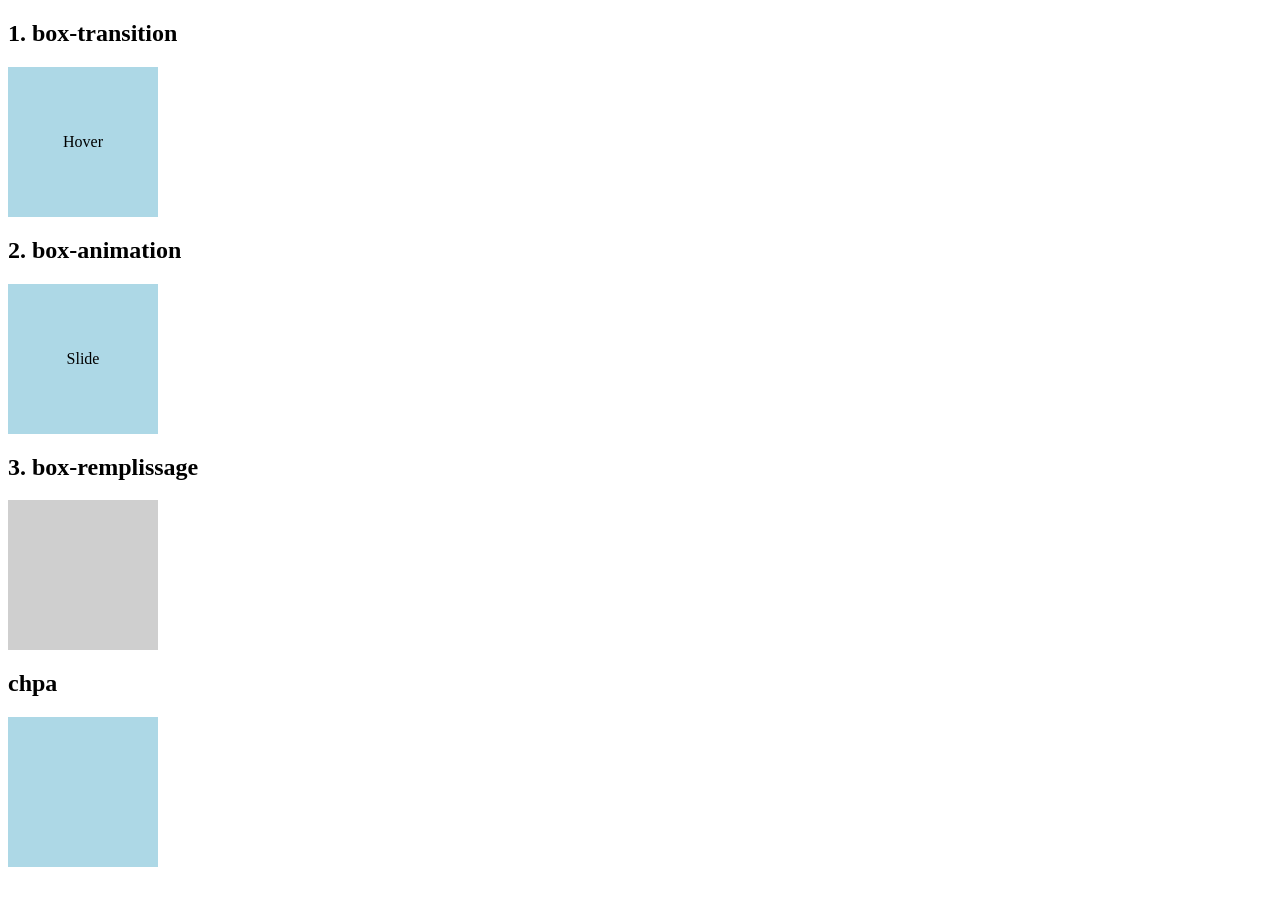
==== index.html @ 12e5bfd3 "First commit" ====
<!DOCTYPE html>
<html lang="en">
<head>
    <meta charset="UTF-8">
    <meta name="viewport" content="width=device-width, initial-scale=1.0">
    <title>Document</title>
    <script defer src="function.js"></script>
    <link rel="stylesheet" href="style.css">
</head>
<body>
    <section>
        <h2>1. box-transition</h2>
        <div class="box box-transition">Hover</div>
        <h2>2. box-animation</h2>
        <div class="box box-animation">Slide</div>
        <h2>3. box-remplissage</h2>
        <div class="box box-container">
            <div class="box box-remplissage">Hover</div>
        </div>
        <h2>chpa</h2>
        <div class="box"></div>
    </section>
</body>
</html>
---- style.css ----
section{

    .box{
        width: 150px;
        height: 150px;
        background-color: lightblue;
        display: grid;
        place-items: center;
    }

    .box-transition{
        transition: background-color .2s ease-in-out, transform .2s ease-in-out .2s;

        &:hover {
            background-color: lightcoral;
            transform: scale(1.1);
        }
    }

    .box-animation{
        animation: slide 3s; 
        animation-iteration-count: infinite;
        animation-timing-function: linear;
        animation-direction: alternate;
    }
    
    .box-container{
        display: flex;
        justify-content: start;
        align-items: start;
        background-color: #cfcfcf;

        &:hover > .box-remplissage {
            transform:scaleX(100%);
        }
    }

    .box-remplissage{
        transform: scaleX(0);
        transition: .2s;
    }

}    

@keyframes slide {
    0% {
        transform: translateX(0);
    }

    15% {
        transform: translateX(200px) translateY(0)
    }

    30%  {
        transform: translateX(300px) translateY(-200px) rotate(.2turn)
    }

    45% {
        transform: translateX(350px) translateY(0) rotate(.5turn)
    }

    60% {
        transform: translateX(300px) translateY(200px) rotate(.7turn)
    }

    75% {
        transform: translateX(200px) translateY(0) rotate(1turn)
    }

    100% {
        transform: rotate(1turn)
    }
}
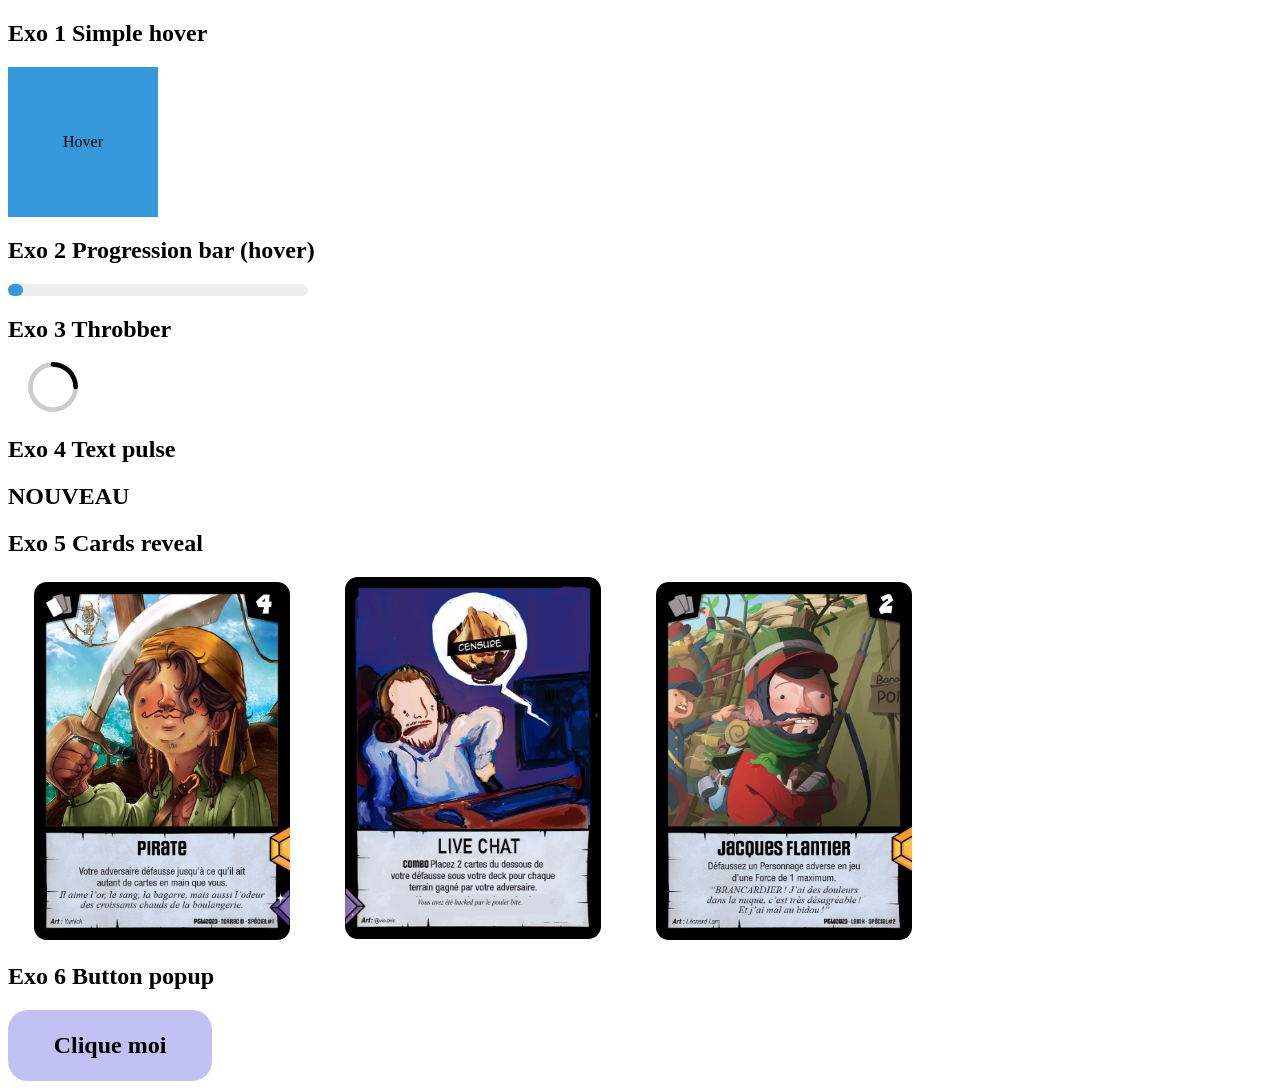
==== commit 0e730c55: "Fin des exercices de CSS" ====
--- a/index.html
+++ b/index.html
@@ -9,16 +9,29 @@
 </head>
 <body>
     <section>
-        <h2>1. box-transition</h2>
-        <div class="box box-transition">Hover</div>
-        <h2>2. box-animation</h2>
-        <div class="box box-animation">Slide</div>
-        <h2>3. box-remplissage</h2>
-        <div class="box box-container">
-            <div class="box box-remplissage">Hover</div>
+        <h2>Exo 1 Simple hover</h2>
+        <div class="box box-hover">Hover</div>
+        <h2>Exo 2 Progression bar (hover)</h2>
+        <div class="barre">
+            <div class="remplissage"></div>
         </div>
-        <h2>chpa</h2>
-        <div class="box"></div>
+        <h2>Exo 3 Throbber</h2>
+        <img src="source/loading-svgrepo-com.svg" alt="loading Throbber" class="throbber">
+        <h2>Exo 4 Text pulse</h2>
+        <h1 class="pulse">NOUVEAU</h1>
+        <h2>Exo 5 Cards reveal</h2>
+        <div>
+            <img src="source/card1.webp" alt="carte 1" class="card" id="card1">
+            <img src="source/card2.webp" alt="carte 2" class="card" id="card2">
+            <img src="source/card3.webp" alt="carte 3" class="card" id="card3">
+        </div>
+        <h2>Exo 6 Button popup</h2>
+        <div id="button">
+            <h2>Clique moi</h2>
+        </div>
+        <div class="popup">
+            <img src="source/yourAreAnIdiot.png" alt="yourAreAnIdiot">
+        </div>
     </section>
 </body>
 </html>
--- a/style.css
+++ b/style.css
@@ -1,3 +1,7 @@
+body {
+    background-color: #fff;
+}
+
 section{
 
     .box{
@@ -8,38 +12,107 @@
         place-items: center;
     }
 
-    .box-transition{
-        transition: background-color .2s ease-in-out, transform .2s ease-in-out .2s;
+    .box-hover{
+        background-color: #3498db;
+        transition: .3s ease-in-out;
 
-        &:hover {
-            background-color: lightcoral;
+        &:hover{
+            background-color: #2ecc71;
             transform: scale(1.1);
+            box-shadow: 5px 5px 3px #00000030;
         }
     }
 
-    .box-animation{
-        animation: slide 3s; 
+    .barre {
+        background: #eee;
+        border-radius: 999px;
+        height: 12px;
+        width: 300px
+    }
+
+    .remplissage {
+        height: 100%;
+        width: 5%;
+        border-radius: 999px;
+        background: #3498db;    
+        transition: .8s ease-in-out;
+    }
+
+    .barre:hover .remplissage {
+        width: 75%;
+    }
+
+    .throbber {
+        width: 50px;
+        margin-left: 20px;
+
+        animation: spinning .8s;
         animation-iteration-count: infinite;
         animation-timing-function: linear;
-        animation-direction: alternate;
     }
-    
-    .box-container{
-        display: flex;
-        justify-content: start;
-        align-items: start;
-        background-color: #cfcfcf;
 
-        &:hover > .box-remplissage {
-            transform:scaleX(100%);
+    .pulse {
+        animation: pulse .8s;
+        animation-iteration-count: infinite;
+    }
+
+    .card {
+        width: 20vw;
+        animation: reveal 2s forwards;
+        border-radius: 1vw;
+        transform: rotateY(.25turn);
+        margin: 0 2vw
+    }
+
+    #card1 {
+        animation-delay: 1s;
+    }
+    #card2 {
+        animation-delay: 1.5s;
+    }
+    #card3 {
+        animation-delay: 2s;
+    }
+
+    #button {
+        width: 200px;
+        padding: 2px;
+        text-align: center;
+        background-color: #c2c1f3;
+        border-radius: 20px;
+        transition: .3s;
+
+        &:hover {
+            cursor: pointer;
+            background-color: #545391;
+            color: #fff;
         }
     }
 
-    .box-remplissage{
-        transform: scaleX(0);
-        transition: .2s;
+    .popup {
+        position: fixed;
+        display: flex;
+        top: 0;
+        left: 0;
+        align-items: center;
+        justify-content: center;
+        width: 100vw;
+        min-height: 100vh;
+        user-select: none;
+        pointer-events: none;
+
+        transform: scale(0);
+        transition: .4s;
     }
 
+    .popup img{
+        width: 40vw;
+        box-shadow: 2px 2px 10px #00000080;
+    }
+
+    .popup.view {
+        transform: scale(1);
+    }
 }    
 
 @keyframes slide {
@@ -70,4 +143,46 @@
     100% {
         transform: rotate(1turn)
     }
+}
+
+@keyframes spinning {
+    0% {
+        rotate: 0;
+    }
+    50% {
+        rotate: .5turn;
+    }
+    100%{
+        rotate: 1turn;
+    }
+}
+
+@keyframes pulse {
+    0% {
+        transform: scale(1);
+        color: #0400ff;
+    }
+
+    50% {
+        transform: scale(.8);
+        color: #000;
+    }
+
+    100% {
+        transform: scale(1);
+        color: #0400ff;
+    }
+}
+
+@keyframes reveal {
+    0% {
+        transform: rotateY(.25turn);
+    }
+    50% {
+        transform: rotateY(0) scale(1.1);
+        box-shadow: 5px 5px 3px #00000040;
+    }
+    100% {
+        transform: rotateY(0) scale(1);
+    }
 }
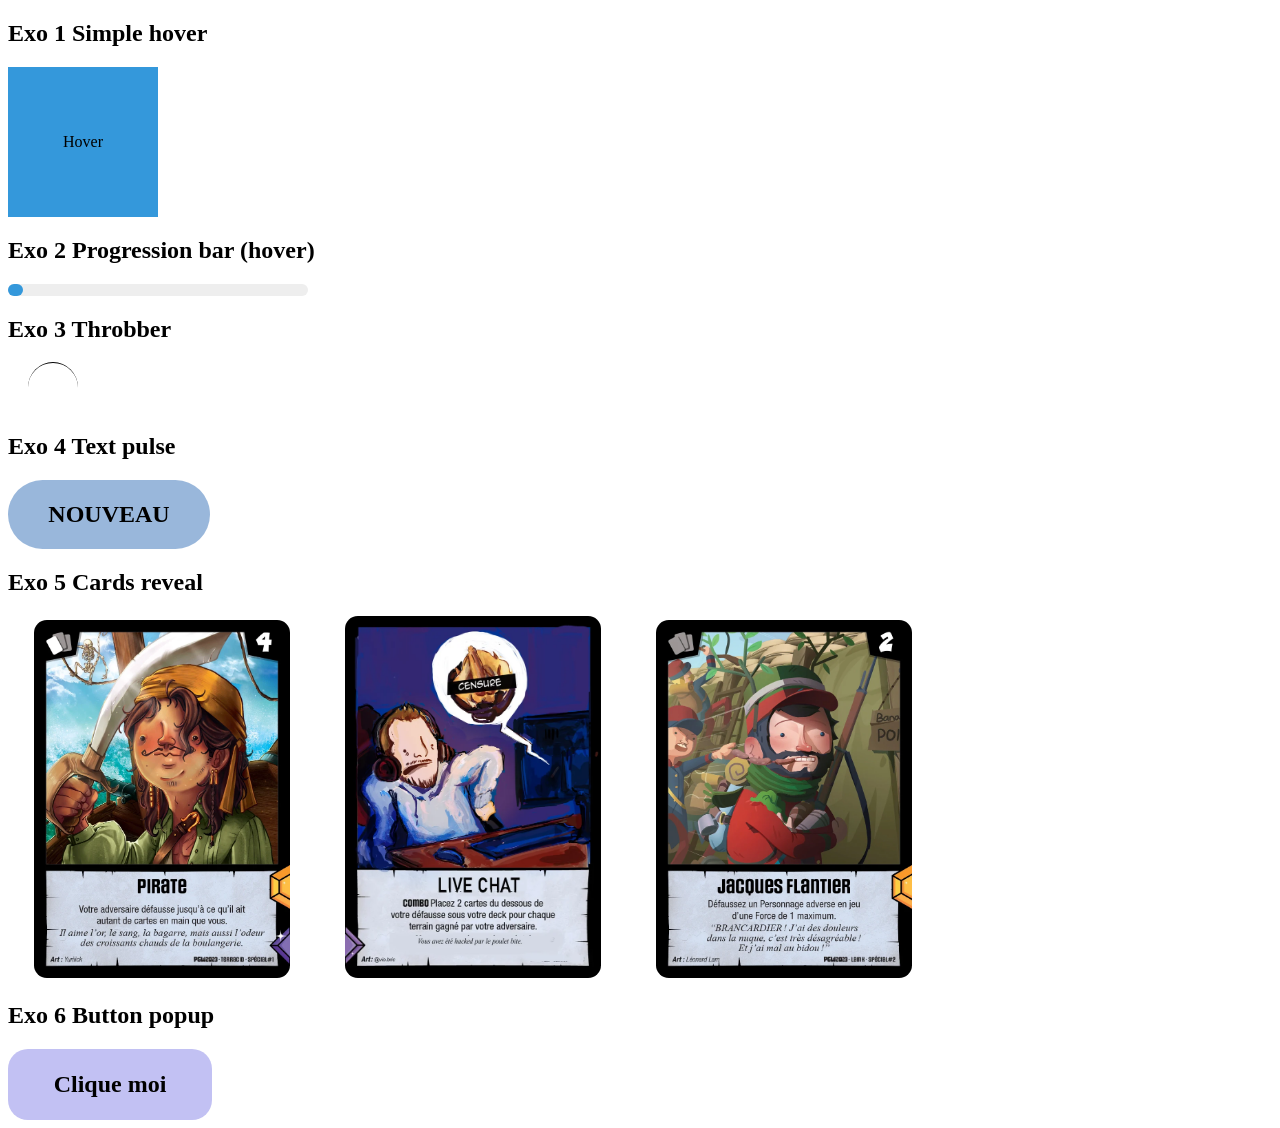
==== commit 2eb7a8b3: "Small changes" ====
--- a/index.html
+++ b/index.html
@@ -16,9 +16,11 @@
             <div class="remplissage"></div>
         </div>
         <h2>Exo 3 Throbber</h2>
-        <img src="source/loading-svgrepo-com.svg" alt="loading Throbber" class="throbber">
+        <div class="throbber"></div>
         <h2>Exo 4 Text pulse</h2>
-        <h1 class="pulse">NOUVEAU</h1>
+        <div class="pulse">
+            <h1>NOUVEAU</h1>
+        </div>
         <h2>Exo 5 Cards reveal</h2>
         <div>
             <img src="source/card1.webp" alt="carte 1" class="card" id="card1">
--- a/style.css
+++ b/style.css
@@ -44,7 +44,11 @@
 
     .throbber {
         width: 50px;
+        height: 50px;
         margin-left: 20px;
+        border-radius: 50%;
+        background-color: transparent;
+        border-top: 1px #000 solid;
 
         animation: spinning .8s;
         animation-iteration-count: infinite;
@@ -52,6 +56,11 @@
     }
 
     .pulse {
+        text-align: center;
+        width: 200px;
+        padding: 1px;
+        background-color: rgb(153, 183, 219);
+        border-radius: 100px;
         animation: pulse .8s;
         animation-iteration-count: infinite;
     }
@@ -64,13 +73,13 @@
         margin: 0 2vw
     }
 
-    #card1 {
+    .card:nth-child(1) {
         animation-delay: 1s;
     }
-    #card2 {
+    .card:nth-child(2) {
         animation-delay: 1.5s;
     }
-    #card3 {
+    .card:nth-child(3) {
         animation-delay: 2s;
     }
 
@@ -92,12 +101,10 @@
     .popup {
         position: fixed;
         display: flex;
-        top: 0;
-        left: 0;
+        bottom: 32px;
+        right: 32px;
         align-items: center;
         justify-content: center;
-        width: 100vw;
-        min-height: 100vh;
         user-select: none;
         pointer-events: none;
 
@@ -106,7 +113,7 @@
     }
 
     .popup img{
-        width: 40vw;
+        width: 30vh;
         box-shadow: 2px 2px 10px #00000080;
     }
 
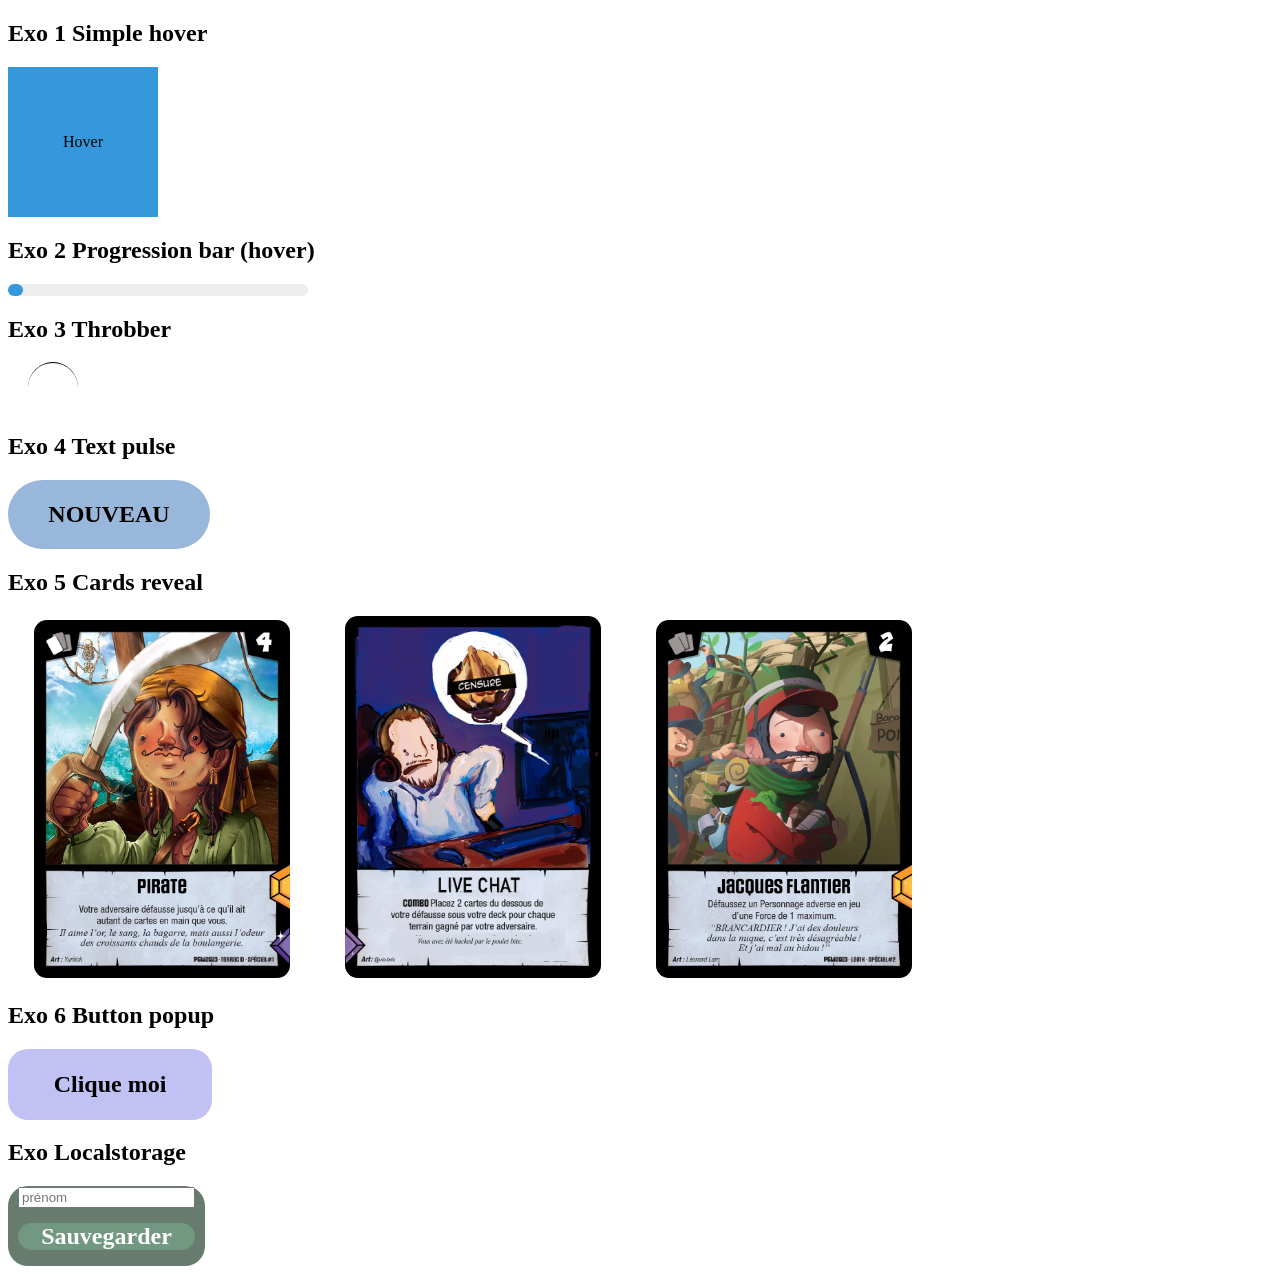
==== commit e181e958: "Debut des exo localStorage" ====
--- a/index.html
+++ b/index.html
@@ -4,7 +4,7 @@
     <meta charset="UTF-8">
     <meta name="viewport" content="width=device-width, initial-scale=1.0">
     <title>Document</title>
-    <script defer src="function.js"></script>
+    <script defer src="script.js"></script>
     <link rel="stylesheet" href="style.css">
 </head>
 <body>
@@ -34,6 +34,14 @@
         <div class="popup">
             <img src="source/yourAreAnIdiot.png" alt="yourAreAnIdiot">
         </div>
+        <h2>Exo Localstorage</h2>
+        <div id="storage">
+            <h1 id="welcome_txt">Bienvenue</h1>
+            <input type="text" id="name_input" placeholder="prénom">
+            <div id="save_button">
+                <h2>Sauvegarder</h2>
+            </div>
+        </div>
     </section>
 </body>
 </html>
--- a/style.css
+++ b/style.css
@@ -120,6 +120,31 @@
     .popup.view {
         transform: scale(1);
     }
+
+    #storage {
+        background-color: #677b6f;
+        width: fit-content;
+        padding: 1px 10px;
+        border-radius: 20px;
+    }
+
+    #welcome_txt {
+        display: none;
+    }
+
+    #save_button {
+        text-align: center;
+        color: #fff;
+        background-color: #729881;
+        border-radius: 20px;
+        transition: .4s;
+        margin: -5px 0;
+
+        &:hover {
+            cursor: pointer;
+            background-color: #2ecc71;
+        }
+    }
 }    
 
 @keyframes slide {
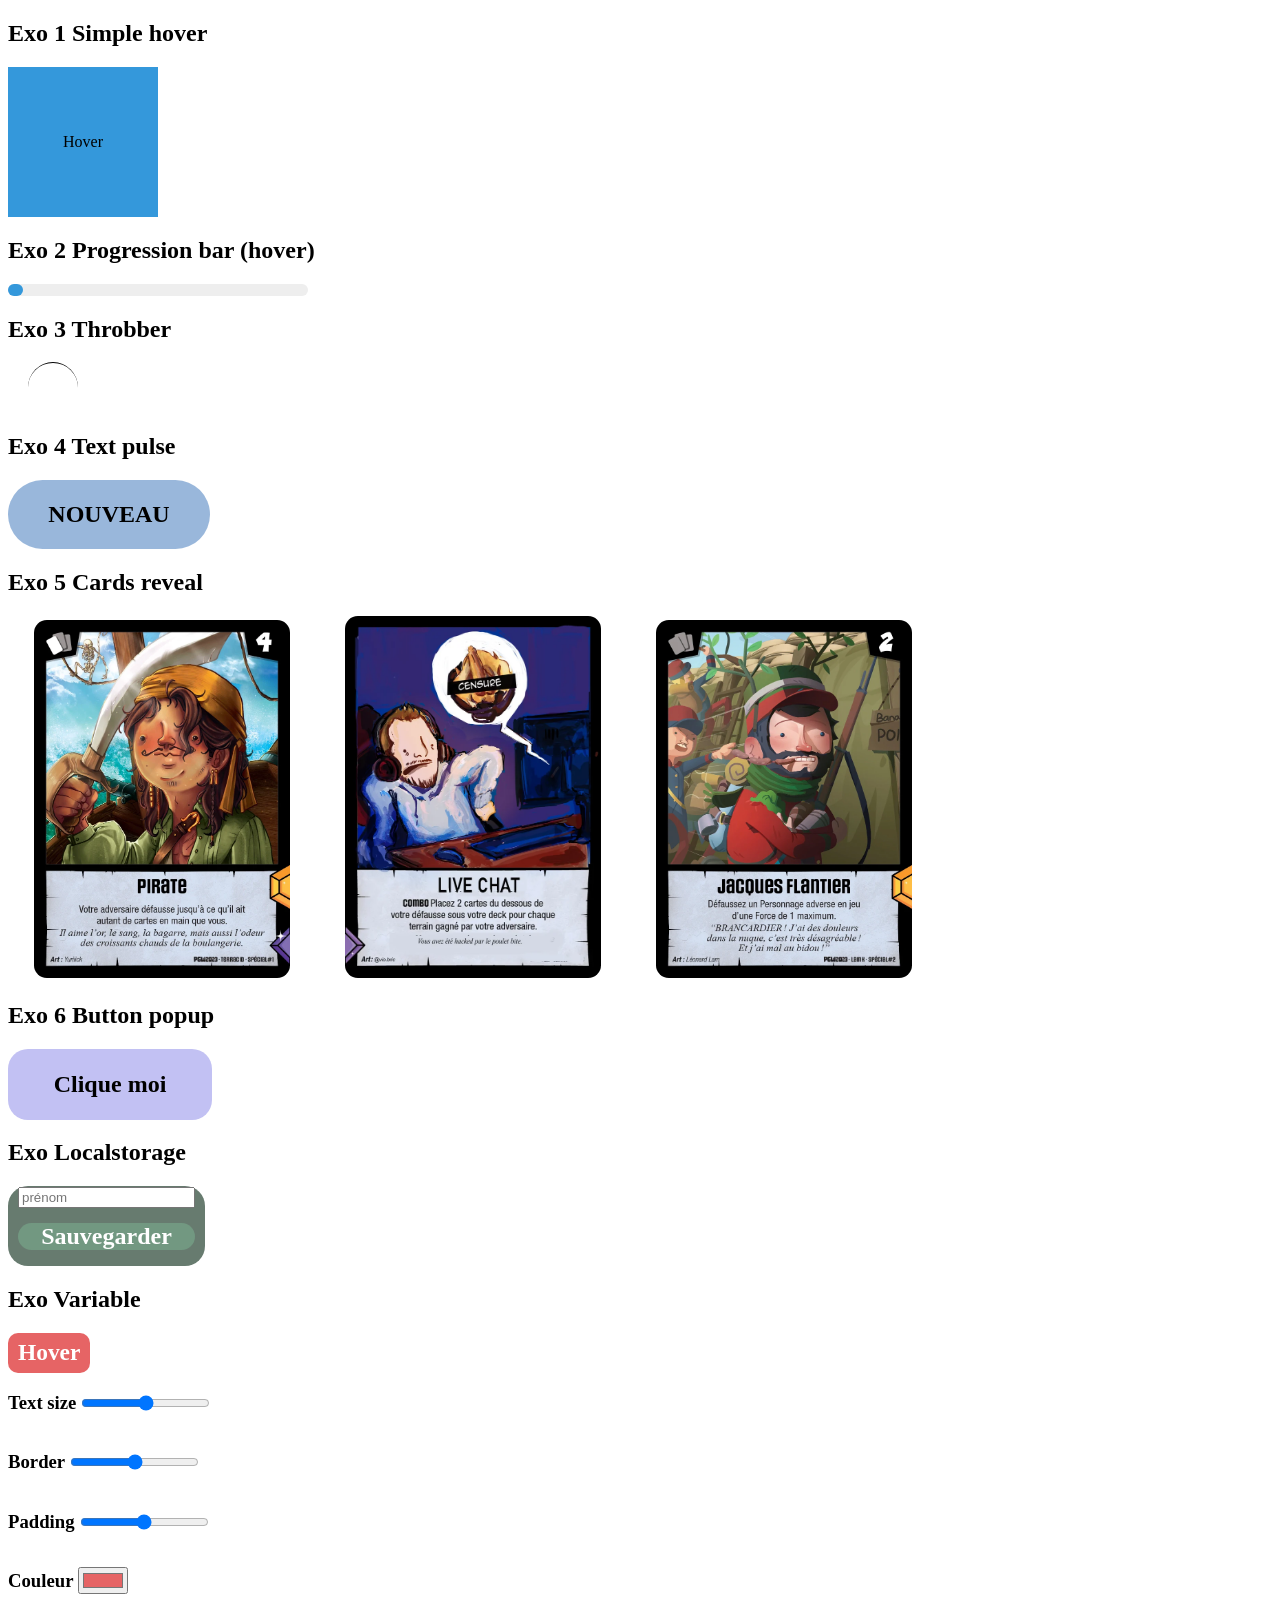
==== commit 429a1306: "Ajout de l'exercice variable css" ====
--- a/index.html
+++ b/index.html
@@ -42,6 +42,29 @@
                 <h2>Sauvegarder</h2>
             </div>
         </div>
+        <h2>Exo Variable</h2>
+        <div id="var_button">
+            <h3>Hover</h3>
+        </div>
+        <div class="var_input">
+            <h3>Text size</h3>
+            <input type="range">
+            <p></p>
+        </div>
+        <div class="var_input">
+            <h3>Border</h3>
+            <input type="range">
+            <p></p>
+        </div>
+        <div class="var_input">
+            <h3>Padding</h3>
+            <input type="range">
+            <p></p>
+        </div>
+        <div class="var_input">
+            <h3>Couleur</h3>
+            <input type="color" value="#e66465">
+        </div>
     </section>
 </body>
 </html>
--- a/style.css
+++ b/style.css
@@ -1,3 +1,10 @@
+:root {
+    --buttonBgColor : #9292c0;
+    --buttonPadding : 5px;
+    --buttonTextSize : 10px;
+    --buttonBorderRadius : 5px;
+}
+
 body {
     background-color: #fff;
 }
@@ -129,6 +136,7 @@
     }
 
     #welcome_txt {
+        color: #fff;
         display: none;
     }
 
@@ -145,6 +153,35 @@
             background-color: #2ecc71;
         }
     }
+
+    #var_button {
+        width: fit-content;
+        height: var(--buttonTextSize);
+        display: flex;
+        align-items: center;
+        justify-content: center;
+        background-color: var(--buttonBgColor);
+        color: #fff;
+        padding: var(--buttonPadding);
+        font-size: var(--buttonTextSize);
+        border-radius: var(--buttonBorderRadius);
+        transition: .4s;
+
+        &:hover {
+            cursor: pointer;
+            transform: scale(1.1);
+            box-shadow: 5px 5px 3px #00000040;
+        }
+    }
+
+    .var_input {
+        display: flex;
+        align-items: center;
+    }
+
+    .var_input input {
+        margin-left: 5px;
+    }
 }    
 
 @keyframes slide {
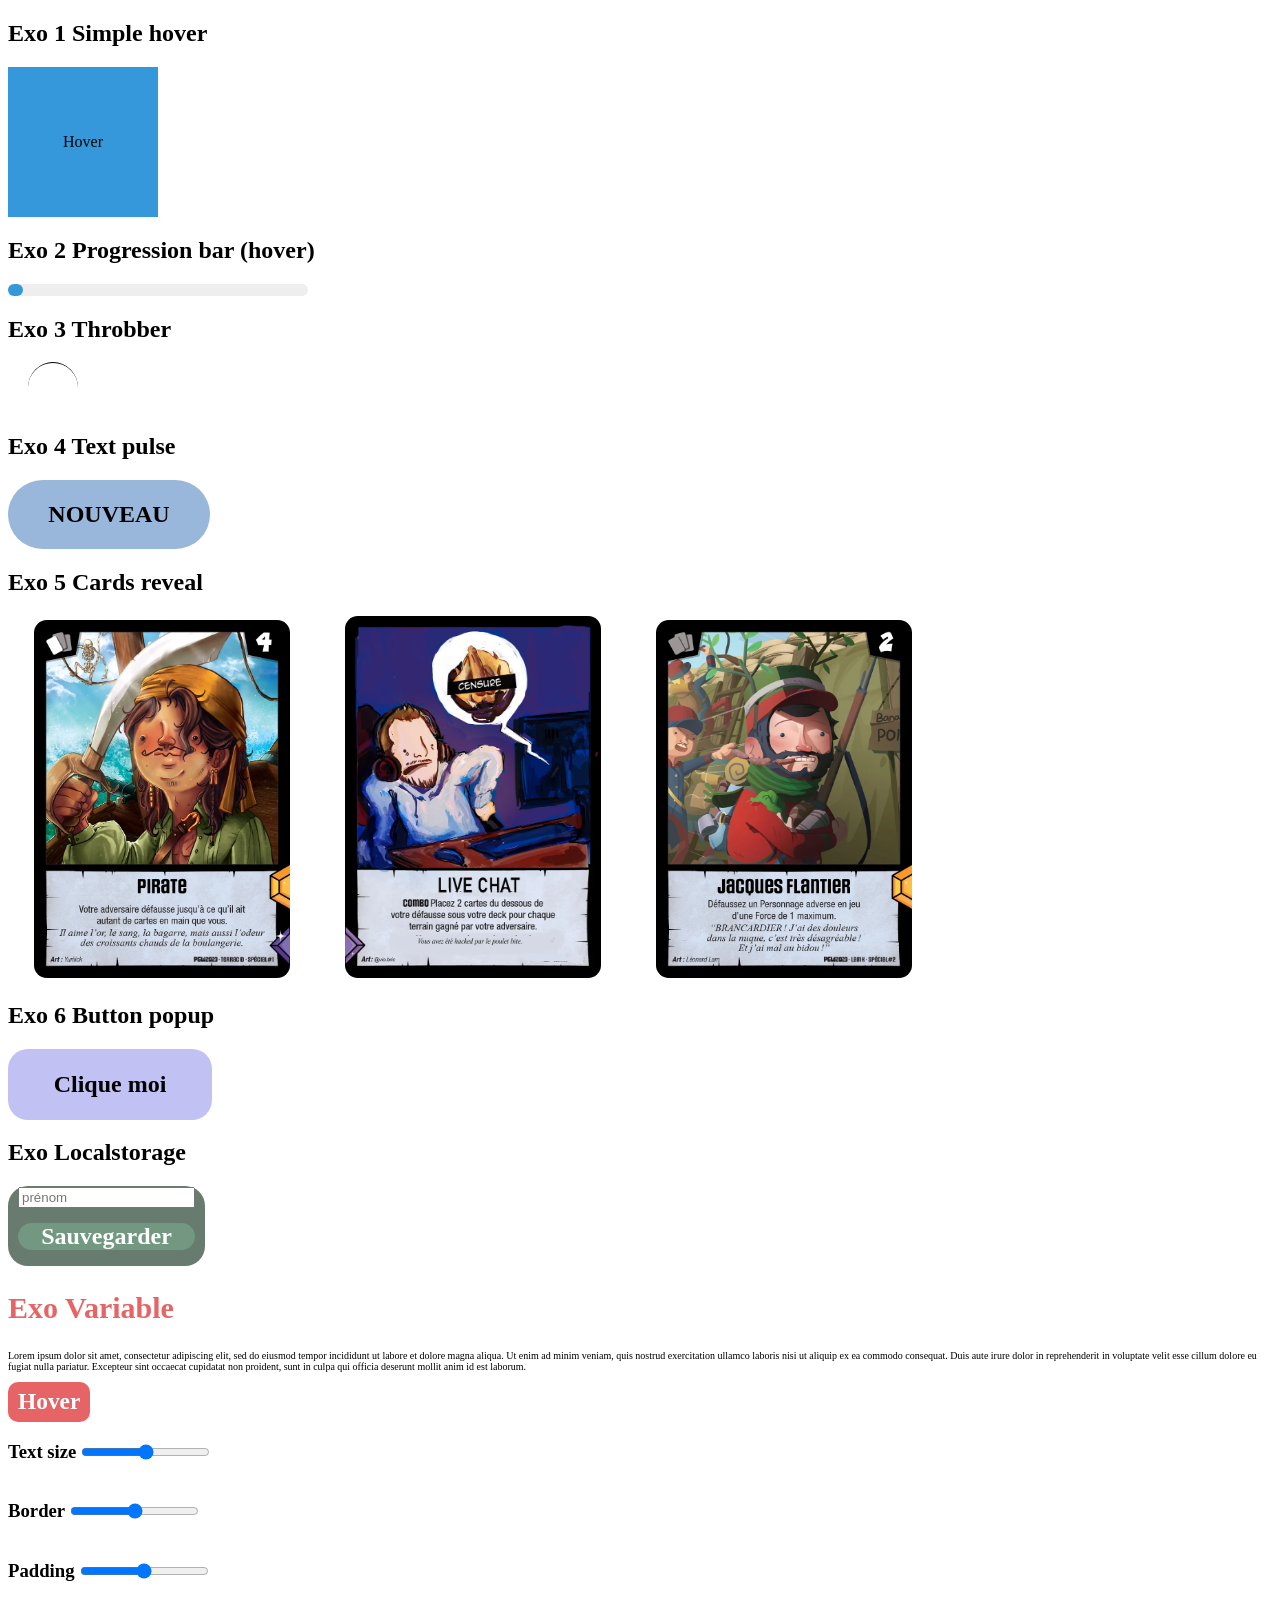
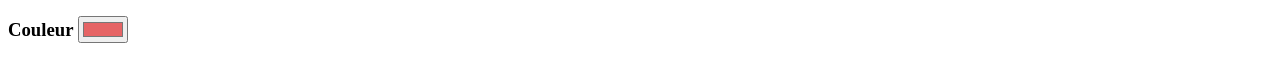
==== commit ffb930ce: "Debut des test des librairies" ====
--- a/index.html
+++ b/index.html
@@ -42,7 +42,8 @@
                 <h2>Sauvegarder</h2>
             </div>
         </div>
-        <h2>Exo Variable</h2>
+        <h2 id="edit_title">Exo Variable</h2>
+        <p id="edit_p">Lorem ipsum dolor sit amet, consectetur adipiscing elit, sed do eiusmod tempor incididunt ut labore et dolore magna aliqua. Ut enim ad minim veniam, quis nostrud exercitation ullamco laboris nisi ut aliquip ex ea commodo consequat. Duis aute irure dolor in reprehenderit in voluptate velit esse cillum dolore eu fugiat nulla pariatur. Excepteur sint occaecat cupidatat non proident, sunt in culpa qui officia deserunt mollit anim id est laborum.</p>
         <div id="var_button">
             <h3>Hover</h3>
         </div>
--- a/style.css
+++ b/style.css
@@ -152,6 +152,15 @@
             cursor: pointer;
             background-color: #2ecc71;
         }
+    }
+
+    #edit_title {
+        font-size: calc( var(--buttonTextSize) + 10px);
+        color: var(--buttonBgColor)
+    }
+
+    #edit_p {
+        font-size: calc( var(--buttonTextSize) /2);
     }
 
     #var_button {
@@ -165,7 +174,7 @@
         padding: var(--buttonPadding);
         font-size: var(--buttonTextSize);
         border-radius: var(--buttonBorderRadius);
-        transition: .4s;
+        transition: transform .4s, box-shadow .4s;
 
         &:hover {
             cursor: pointer;
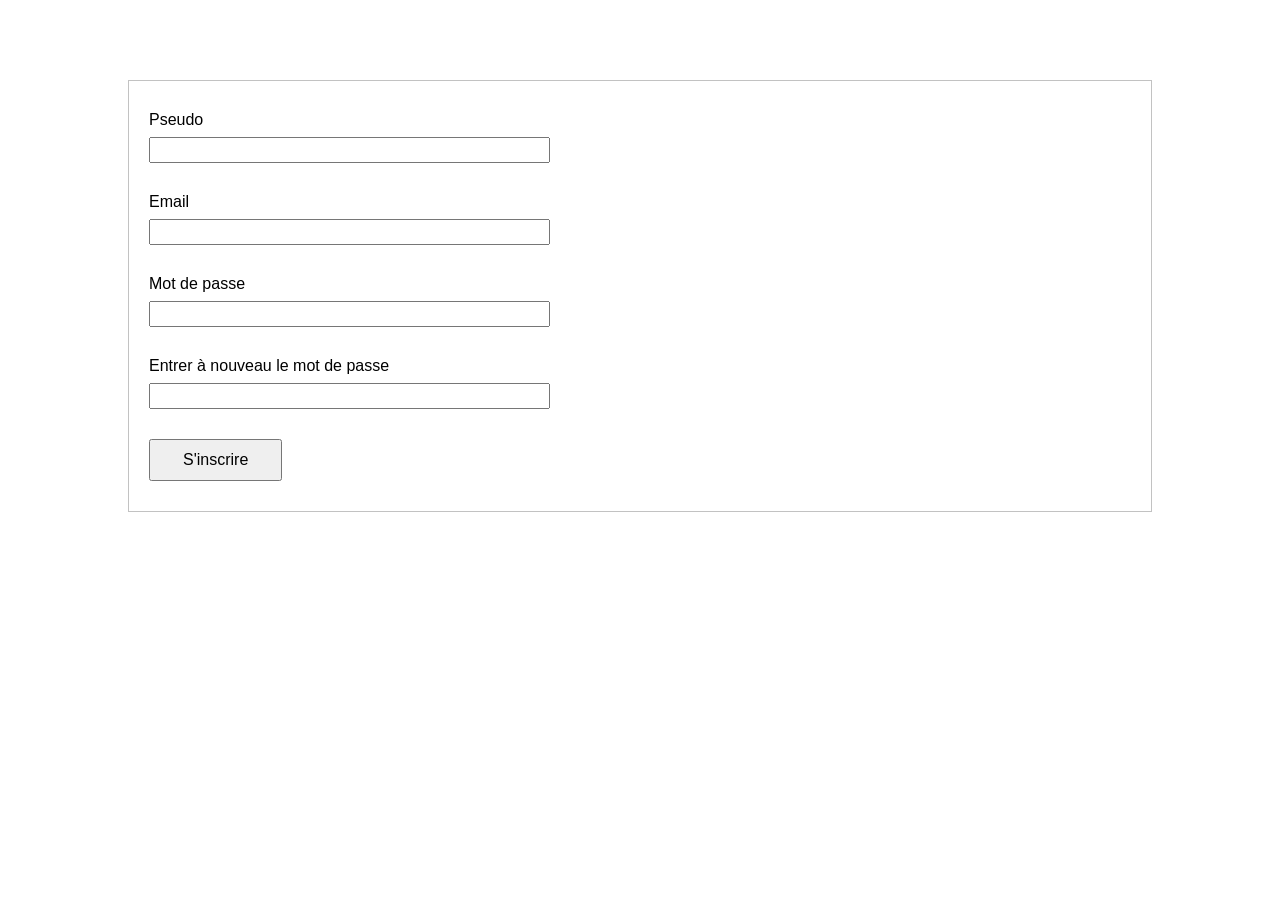
==== commit aa4f33d7: "Ajout du formulaire" ====
--- a/index.html
+++ b/index.html
@@ -4,68 +4,38 @@
     <meta charset="UTF-8">
     <meta name="viewport" content="width=device-width, initial-scale=1.0">
     <title>Document</title>
+    <link rel="stylesheet" href="style.css">
     <script defer src="script.js"></script>
-    <link rel="stylesheet" href="style.css">
 </head>
 <body>
-    <section>
-        <h2>Exo 1 Simple hover</h2>
-        <div class="box box-hover">Hover</div>
-        <h2>Exo 2 Progression bar (hover)</h2>
-        <div class="barre">
-            <div class="remplissage"></div>
+    <div class="message-error">
+        <ul></ul>
+    </div>
+    <div class="message-success">
+        Formulaire envoyé !
+    </div>
+    <form action="" method="post" enctype="multipart/form-data">
+        <div>
+            <label for="pseudo">Pseudo</label>
+            <input type="text" name="pseudo" id="pseudo">
         </div>
-        <h2>Exo 3 Throbber</h2>
-        <div class="throbber"></div>
-        <h2>Exo 4 Text pulse</h2>
-        <div class="pulse">
-            <h1>NOUVEAU</h1>
+
+        <div>
+            <label for="email">Email</label>
+            <input type="email" name="email" id="email">
         </div>
-        <h2>Exo 5 Cards reveal</h2>
+
         <div>
-            <img src="source/card1.webp" alt="carte 1" class="card" id="card1">
-            <img src="source/card2.webp" alt="carte 2" class="card" id="card2">
-            <img src="source/card3.webp" alt="carte 3" class="card" id="card3">
+            <label for="password">Mot de passe</label>
+            <input type="password" name="password" id="password">
         </div>
-        <h2>Exo 6 Button popup</h2>
-        <div id="button">
-            <h2>Clique moi</h2>
+
+        <div>
+            <label for="password2">Entrer à nouveau le mot de passe</label>
+            <input type="password" name="password2" id="password2">
         </div>
-        <div class="popup">
-            <img src="source/yourAreAnIdiot.png" alt="yourAreAnIdiot">
-        </div>
-        <h2>Exo Localstorage</h2>
-        <div id="storage">
-            <h1 id="welcome_txt">Bienvenue</h1>
-            <input type="text" id="name_input" placeholder="prénom">
-            <div id="save_button">
-                <h2>Sauvegarder</h2>
-            </div>
-        </div>
-        <h2 id="edit_title">Exo Variable</h2>
-        <p id="edit_p">Lorem ipsum dolor sit amet, consectetur adipiscing elit, sed do eiusmod tempor incididunt ut labore et dolore magna aliqua. Ut enim ad minim veniam, quis nostrud exercitation ullamco laboris nisi ut aliquip ex ea commodo consequat. Duis aute irure dolor in reprehenderit in voluptate velit esse cillum dolore eu fugiat nulla pariatur. Excepteur sint occaecat cupidatat non proident, sunt in culpa qui officia deserunt mollit anim id est laborum.</p>
-        <div id="var_button">
-            <h3>Hover</h3>
-        </div>
-        <div class="var_input">
-            <h3>Text size</h3>
-            <input type="range">
-            <p></p>
-        </div>
-        <div class="var_input">
-            <h3>Border</h3>
-            <input type="range">
-            <p></p>
-        </div>
-        <div class="var_input">
-            <h3>Padding</h3>
-            <input type="range">
-            <p></p>
-        </div>
-        <div class="var_input">
-            <h3>Couleur</h3>
-            <input type="color" value="#e66465">
-        </div>
-    </section>
+
+        <button type="submit">S'inscrire</button>
+    </form>
 </body>
 </html>
--- a/style.css
+++ b/style.css
@@ -1,266 +1,67 @@
-:root {
-    --buttonBgColor : #9292c0;
-    --buttonPadding : 5px;
-    --buttonTextSize : 10px;
-    --buttonBorderRadius : 5px;
+* {
+    font-size: 16px;
+    font-family: sans-serif;
+    margin: 0;
 }
 
 body {
-    background-color: #fff;
+    width: 80%;
+    margin: 80px auto;
 }
 
-section{
-
-    .box{
-        width: 150px;
-        height: 150px;
-        background-color: lightblue;
-        display: grid;
-        place-items: center;
-    }
-
-    .box-hover{
-        background-color: #3498db;
-        transition: .3s ease-in-out;
-
-        &:hover{
-            background-color: #2ecc71;
-            transform: scale(1.1);
-            box-shadow: 5px 5px 3px #00000030;
-        }
-    }
-
-    .barre {
-        background: #eee;
-        border-radius: 999px;
-        height: 12px;
-        width: 300px
-    }
-
-    .remplissage {
-        height: 100%;
-        width: 5%;
-        border-radius: 999px;
-        background: #3498db;    
-        transition: .8s ease-in-out;
-    }
-
-    .barre:hover .remplissage {
-        width: 75%;
-    }
-
-    .throbber {
-        width: 50px;
-        height: 50px;
-        margin-left: 20px;
-        border-radius: 50%;
-        background-color: transparent;
-        border-top: 1px #000 solid;
-
-        animation: spinning .8s;
-        animation-iteration-count: infinite;
-        animation-timing-function: linear;
-    }
-
-    .pulse {
-        text-align: center;
-        width: 200px;
-        padding: 1px;
-        background-color: rgb(153, 183, 219);
-        border-radius: 100px;
-        animation: pulse .8s;
-        animation-iteration-count: infinite;
-    }
-
-    .card {
-        width: 20vw;
-        animation: reveal 2s forwards;
-        border-radius: 1vw;
-        transform: rotateY(.25turn);
-        margin: 0 2vw
-    }
-
-    .card:nth-child(1) {
-        animation-delay: 1s;
-    }
-    .card:nth-child(2) {
-        animation-delay: 1.5s;
-    }
-    .card:nth-child(3) {
-        animation-delay: 2s;
-    }
-
-    #button {
-        width: 200px;
-        padding: 2px;
-        text-align: center;
-        background-color: #c2c1f3;
-        border-radius: 20px;
-        transition: .3s;
-
-        &:hover {
-            cursor: pointer;
-            background-color: #545391;
-            color: #fff;
-        }
-    }
-
-    .popup {
-        position: fixed;
-        display: flex;
-        bottom: 32px;
-        right: 32px;
-        align-items: center;
-        justify-content: center;
-        user-select: none;
-        pointer-events: none;
-
-        transform: scale(0);
-        transition: .4s;
-    }
-
-    .popup img{
-        width: 30vh;
-        box-shadow: 2px 2px 10px #00000080;
-    }
-
-    .popup.view {
-        transform: scale(1);
-    }
-
-    #storage {
-        background-color: #677b6f;
-        width: fit-content;
-        padding: 1px 10px;
-        border-radius: 20px;
-    }
-
-    #welcome_txt {
-        color: #fff;
-        display: none;
-    }
-
-    #save_button {
-        text-align: center;
-        color: #fff;
-        background-color: #729881;
-        border-radius: 20px;
-        transition: .4s;
-        margin: -5px 0;
-
-        &:hover {
-            cursor: pointer;
-            background-color: #2ecc71;
-        }
-    }
-
-    #edit_title {
-        font-size: calc( var(--buttonTextSize) + 10px);
-        color: var(--buttonBgColor)
-    }
-
-    #edit_p {
-        font-size: calc( var(--buttonTextSize) /2);
-    }
-
-    #var_button {
-        width: fit-content;
-        height: var(--buttonTextSize);
-        display: flex;
-        align-items: center;
-        justify-content: center;
-        background-color: var(--buttonBgColor);
-        color: #fff;
-        padding: var(--buttonPadding);
-        font-size: var(--buttonTextSize);
-        border-radius: var(--buttonBorderRadius);
-        transition: transform .4s, box-shadow .4s;
-
-        &:hover {
-            cursor: pointer;
-            transform: scale(1.1);
-            box-shadow: 5px 5px 3px #00000040;
-        }
-    }
-
-    .var_input {
-        display: flex;
-        align-items: center;
-    }
-
-    .var_input input {
-        margin-left: 5px;
-    }
-}    
-
-@keyframes slide {
-    0% {
-        transform: translateX(0);
-    }
-
-    15% {
-        transform: translateX(200px) translateY(0)
-    }
-
-    30%  {
-        transform: translateX(300px) translateY(-200px) rotate(.2turn)
-    }
-
-    45% {
-        transform: translateX(350px) translateY(0) rotate(.5turn)
-    }
-
-    60% {
-        transform: translateX(300px) translateY(200px) rotate(.7turn)
-    }
-
-    75% {
-        transform: translateX(200px) translateY(0) rotate(1turn)
-    }
-
-    100% {
-        transform: rotate(1turn)
-    }
+form {
+    border: 1px solid rgba(153, 153, 153, 0.6);
 }
 
-@keyframes spinning {
-    0% {
-        rotate: 0;
-    }
-    50% {
-        rotate: .5turn;
-    }
-    100%{
-        rotate: 1turn;
-    }
+form > div {
+    margin: 30px 20px;
 }
 
-@keyframes pulse {
-    0% {
-        transform: scale(1);
-        color: #0400ff;
-    }
-
-    50% {
-        transform: scale(.8);
-        color: #000;
-    }
-
-    100% {
-        transform: scale(1);
-        color: #0400ff;
-    }
+label {
+    display: block;
+    margin-bottom: 8px;
 }
 
-@keyframes reveal {
-    0% {
-        transform: rotateY(.25turn);
-    }
-    50% {
-        transform: rotateY(0) scale(1.1);
-        box-shadow: 5px 5px 3px #00000040;
-    }
-    100% {
-        transform: rotateY(0) scale(1);
-    }
+input {
+    height: 20px;
+    width: 40%;
+}
+
+button {
+    margin-left: 20px;
+    margin-bottom: 30px;
+    padding: 10px 32px;
+    cursor: pointer;
+}
+
+.message-error {
+    border: 1px solid rgba(212, 42, 0, 1);
+    color: rgb(212, 42, 0);
+    background-color: rgba(212, 42, 0, 0.4);
+    padding: 16px 32px;
+    margin-bottom: 20px;
+    display: none;
+}
+
+.message-success {
+    border: 1px solid rgb(81, 150, 2);
+    color: rgb(81, 150,2);
+    background-color: rgba(113, 212, 0, 0.4);
+    padding: 16px 32px;
+    margin-bottom: 20px;
+    display: none;
+}
+
+.success {
+    border: 1px solid rgb(81, 150, 2);
+    border-radius: 2px;
+    color: rgb(74, 81, 66);
+    background-color: rgba(113, 212, 0, 0.4);
+}
+
+.error {
+    border: 1px solid rgba(212, 42, 0, 1);
+    border-radius: 2px;
+    color: rgb(212, 42, 0);
+    background-color: rgba(212, 42, 0, 0.4);
 }
